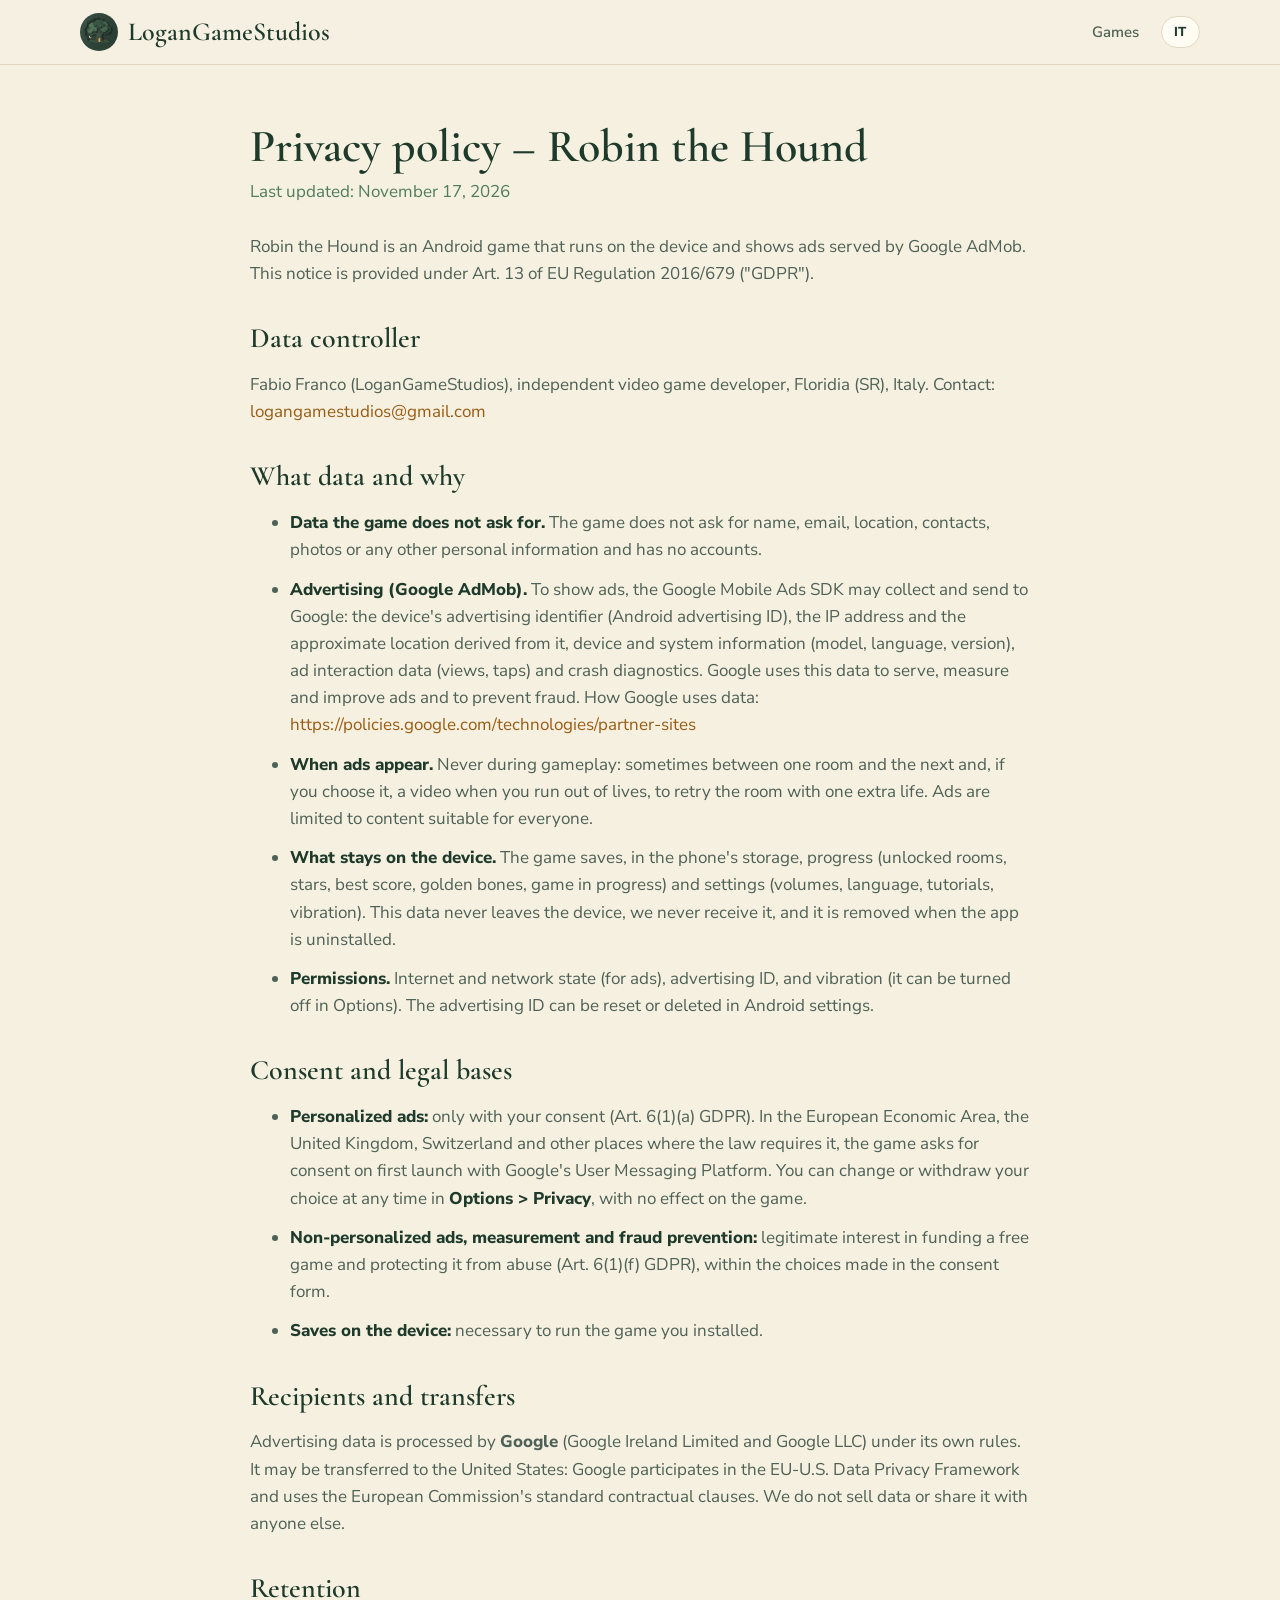
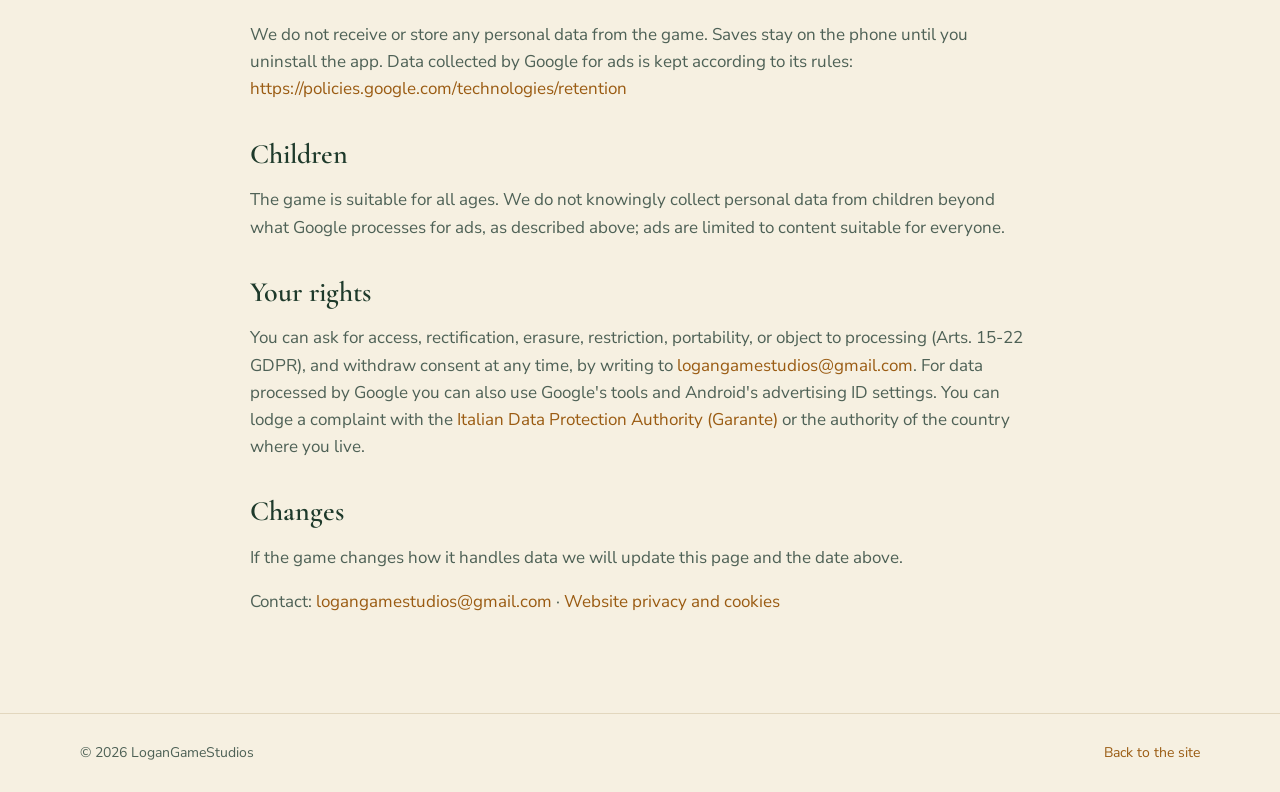
==== privacy/robin-the-hound.html @ aebc64b8 "Slider delle schermate di Jusy, in italiano e inglese - 10 schermate per lingua (bosco, canyon, boss" ====
<!doctype html>
<html lang="it">
<head>
  <meta charset="utf-8">
  <meta name="viewport" content="width=device-width, initial-scale=1">
  <title>Privacy — Robin the Hound</title>
  <meta name="theme-color" content="#f6f0e1">
  <link rel="icon" href="../assets/favicon.png">
  <link rel="stylesheet" href="../assets/fonts.css?v=4">
  <link rel="stylesheet" href="../assets/style.css?v=4">
  <script src="../assets/lang.js?v=4"></script>
</head>
<body>

<header class="nav">
  <div class="wrap">
    <a class="brand" href="../index.html"><img src="../assets/avatar.png" alt="">LoganGameStudios</a>
    <nav>
      <a href="../index.html#giochi"><span lang="it">Giochi</span><span lang="en">Games</span></a>
      <button class="lang" data-lang-toggle aria-label="Cambia lingua / Change language"><span lang="it">EN</span><span lang="en">IT</span></button>
    </nav>
  </div>
</header>

<main class="doc">
  <div class="wrap">

    <article lang="it">
      <h1>Informativa sulla privacy – Robin the Hound</h1>
      <p class="date">Ultimo aggiornamento: 17 novembre 2026</p>
      <p>Robin the Hound è un gioco per Android che funziona sul dispositivo e mostra annunci pubblicitari forniti da Google AdMob. Questa informativa è resa ai sensi dell'art. 13 del Regolamento UE 2016/679 ("GDPR").</p>

      <h2>Titolare del trattamento</h2>
      <p>Fabio Franco (LoganGameStudios), sviluppatore indipendente di videogiochi, Floridia (SR), Italia. Contatto: <a href="mailto:logangamestudios@gmail.com">logangamestudios@gmail.com</a></p>

      <h2>Quali dati e perché</h2>
      <ul>
        <li><b>Dati che il gioco non chiede.</b> Il gioco non chiede nome, email, posizione, contatti, foto o altre informazioni personali e non ha account.</li>
        <li><b>Pubblicità (Google AdMob).</b> Per mostrare gli annunci, l'SDK Google Mobile Ads può raccogliere e inviare a Google: l'identificatore pubblicitario del dispositivo (ID pubblicità Android), l'indirizzo IP e la posizione approssimativa che se ne ricava, informazioni sul dispositivo e sul sistema (modello, lingua, versione), dati sull'interazione con gli annunci (visualizzazioni, tocchi) e dati diagnostici sugli arresti. Google usa questi dati per mostrare, misurare e migliorare gli annunci e per prevenire le frodi. Come Google tratta i dati: <a href="https://policies.google.com/technologies/partner-sites" target="_blank" rel="noopener">https://policies.google.com/technologies/partner-sites</a></li>
        <li><b>Quando compaiono gli annunci.</b> Mai durante il gioco: a volte tra una stanza e l'altra e, se lo scegli tu, un video quando finisci le vite, per riprovare la stanza con una vita in più. Gli annunci sono limitati a contenuti adatti a tutti.</li>
        <li><b>Cosa resta sul dispositivo.</b> Il gioco salva, nella memoria del telefono, i progressi (stanze sbloccate, stelle, punteggio migliore, ossa d'oro, partita in corso) e le impostazioni (volumi, lingua, tutorial, vibrazione). Questi dati non lasciano il dispositivo, non li riceviamo e si cancellano disinstallando l'app.</li>
        <li><b>Permessi.</b> Internet e stato della rete (per gli annunci), ID pubblicità e vibrazione (si può spegnere nelle Opzioni). L'ID pubblicità si può azzerare o eliminare dalle impostazioni di Android.</li>
      </ul>

      <h2>Consenso e basi giuridiche</h2>
      <ul>
        <li><b>Annunci personalizzati:</b> solo con il tuo consenso (art. 6, par. 1, lett. a GDPR). Nello Spazio economico europeo, nel Regno Unito, in Svizzera e negli altri luoghi in cui la legge lo richiede, al primo avvio il gioco chiede il consenso con la piattaforma di Google (User Messaging Platform). Puoi cambiare o ritirare la scelta in qualsiasi momento da <b>Opzioni &gt; Privacy</b>, senza conseguenze sul gioco.</li>
        <li><b>Annunci non personalizzati, misurazione e prevenzione delle frodi:</b> legittimo interesse a finanziare un gioco gratuito e a proteggerlo da abusi (art. 6, par. 1, lett. f GDPR), nei limiti delle scelte fatte nel modulo del consenso.</li>
        <li><b>Salvataggi sul dispositivo:</b> necessari per far funzionare il gioco che hai installato.</li>
      </ul>

      <h2>Destinatari e trasferimenti</h2>
      <p>I dati per la pubblicità sono trattati da <b>Google</b> (Google Ireland Limited e Google LLC), secondo le proprie norme. Possono essere trasferiti negli Stati Uniti: Google aderisce all'EU-U.S. Data Privacy Framework e usa le clausole contrattuali tipo della Commissione europea. Noi non vendiamo dati e non li condividiamo con altri.</p>

      <h2>Conservazione</h2>
      <p>Noi non riceviamo né conserviamo dati personali dal gioco. I salvataggi restano sul telefono finché non disinstalli l'app. I dati raccolti da Google per gli annunci sono conservati secondo le sue regole: <a href="https://policies.google.com/technologies/retention" target="_blank" rel="noopener">https://policies.google.com/technologies/retention</a></p>

      <h2>Bambini</h2>
      <p>Il gioco è adatto a tutte le età. Non raccogliamo consapevolmente dati personali di bambini al di fuori di quelli trattati da Google per gli annunci, come descritto sopra; gli annunci sono limitati a contenuti adatti a tutti.</p>

      <h2>I tuoi diritti</h2>
      <p>Puoi chiedere accesso, rettifica, cancellazione, limitazione, portabilità dei dati o opporti al trattamento (artt. 15-22 GDPR), e ritirare il consenso in qualsiasi momento, scrivendo a <a href="mailto:logangamestudios@gmail.com">logangamestudios@gmail.com</a>. Per i dati trattati da Google puoi usare anche gli strumenti di Google e le impostazioni dell'ID pubblicità di Android. Puoi presentare reclamo al <a href="https://www.garanteprivacy.it" target="_blank" rel="noopener">Garante per la protezione dei dati personali</a> o all'autorità del Paese in cui vivi.</p>

      <h2>Modifiche</h2>
      <p>Se il gioco cambia il modo in cui tratta i dati aggiorneremo questa pagina e la data in alto.</p>
      <p>Per domande: <a href="mailto:logangamestudios@gmail.com">logangamestudios@gmail.com</a> · <a href="sito.html">Privacy e cookie del sito</a></p>
    </article>

    <article lang="en">
      <h1>Privacy policy – Robin the Hound</h1>
      <p class="date">Last updated: November 17, 2026</p>
      <p>Robin the Hound is an Android game that runs on the device and shows ads served by Google AdMob. This notice is provided under Art. 13 of EU Regulation 2016/679 ("GDPR").</p>

      <h2>Data controller</h2>
      <p>Fabio Franco (LoganGameStudios), independent video game developer, Floridia (SR), Italy. Contact: <a href="mailto:logangamestudios@gmail.com">logangamestudios@gmail.com</a></p>

      <h2>What data and why</h2>
      <ul>
        <li><b>Data the game does not ask for.</b> The game does not ask for name, email, location, contacts, photos or any other personal information and has no accounts.</li>
        <li><b>Advertising (Google AdMob).</b> To show ads, the Google Mobile Ads SDK may collect and send to Google: the device's advertising identifier (Android advertising ID), the IP address and the approximate location derived from it, device and system information (model, language, version), ad interaction data (views, taps) and crash diagnostics. Google uses this data to serve, measure and improve ads and to prevent fraud. How Google uses data: <a href="https://policies.google.com/technologies/partner-sites" target="_blank" rel="noopener">https://policies.google.com/technologies/partner-sites</a></li>
        <li><b>When ads appear.</b> Never during gameplay: sometimes between one room and the next and, if you choose it, a video when you run out of lives, to retry the room with one extra life. Ads are limited to content suitable for everyone.</li>
        <li><b>What stays on the device.</b> The game saves, in the phone's storage, progress (unlocked rooms, stars, best score, golden bones, game in progress) and settings (volumes, language, tutorials, vibration). This data never leaves the device, we never receive it, and it is removed when the app is uninstalled.</li>
        <li><b>Permissions.</b> Internet and network state (for ads), advertising ID, and vibration (it can be turned off in Options). The advertising ID can be reset or deleted in Android settings.</li>
      </ul>

      <h2>Consent and legal bases</h2>
      <ul>
        <li><b>Personalized ads:</b> only with your consent (Art. 6(1)(a) GDPR). In the European Economic Area, the United Kingdom, Switzerland and other places where the law requires it, the game asks for consent on first launch with Google's User Messaging Platform. You can change or withdraw your choice at any time in <b>Options &gt; Privacy</b>, with no effect on the game.</li>
        <li><b>Non-personalized ads, measurement and fraud prevention:</b> legitimate interest in funding a free game and protecting it from abuse (Art. 6(1)(f) GDPR), within the choices made in the consent form.</li>
        <li><b>Saves on the device:</b> necessary to run the game you installed.</li>
      </ul>

      <h2>Recipients and transfers</h2>
      <p>Advertising data is processed by <b>Google</b> (Google Ireland Limited and Google LLC) under its own rules. It may be transferred to the United States: Google participates in the EU-U.S. Data Privacy Framework and uses the European Commission's standard contractual clauses. We do not sell data or share it with anyone else.</p>

      <h2>Retention</h2>
      <p>We do not receive or store any personal data from the game. Saves stay on the phone until you uninstall the app. Data collected by Google for ads is kept according to its rules: <a href="https://policies.google.com/technologies/retention" target="_blank" rel="noopener">https://policies.google.com/technologies/retention</a></p>

      <h2>Children</h2>
      <p>The game is suitable for all ages. We do not knowingly collect personal data from children beyond what Google processes for ads, as described above; ads are limited to content suitable for everyone.</p>

      <h2>Your rights</h2>
      <p>You can ask for access, rectification, erasure, restriction, portability, or object to processing (Arts. 15-22 GDPR), and withdraw consent at any time, by writing to <a href="mailto:logangamestudios@gmail.com">logangamestudios@gmail.com</a>. For data processed by Google you can also use Google's tools and Android's advertising ID settings. You can lodge a complaint with the <a href="https://www.garanteprivacy.it" target="_blank" rel="noopener">Italian Data Protection Authority (Garante)</a> or the authority of the country where you live.</p>

      <h2>Changes</h2>
      <p>If the game changes how it handles data we will update this page and the date above.</p>
      <p>Contact: <a href="mailto:logangamestudios@gmail.com">logangamestudios@gmail.com</a> · <a href="sito.html">Website privacy and cookies</a></p>
    </article>

  </div>
</main>

<footer>
  <div class="wrap">
    <span>© <span id="year">2026</span> LoganGameStudios</span>
    <a href="../index.html"><span lang="it">Torna al sito</span><span lang="en">Back to the site</span></a>
  </div>
</footer>

</body>
</html>
---- assets/fonts.css ----
/* Caratteri ospitati sul sito (licenza SIL Open Font License), niente richieste a Google */
@font-face {
  font-family: 'Cormorant Garamond';
  font-style: normal;
  font-weight: 500;
  font-display: swap;
  src: url(fonts/cormorant-garamond-500.woff2) format('woff2');
  unicode-range: U+0000-00FF, U+0131, U+0152-0153, U+02BB-02BC, U+02C6, U+02DA, U+02DC, U+0304, U+0308, U+0329, U+2000-206F, U+20AC, U+2122, U+2191, U+2193, U+2212, U+2215, U+FEFF, U+FFFD;
}
@font-face {
  font-family: 'Cormorant Garamond';
  font-style: normal;
  font-weight: 600;
  font-display: swap;
  src: url(fonts/cormorant-garamond-500.woff2) format('woff2');
  unicode-range: U+0000-00FF, U+0131, U+0152-0153, U+02BB-02BC, U+02C6, U+02DA, U+02DC, U+0304, U+0308, U+0329, U+2000-206F, U+20AC, U+2122, U+2191, U+2193, U+2212, U+2215, U+FEFF, U+FFFD;
}
@font-face {
  font-family: 'Cormorant Garamond';
  font-style: normal;
  font-weight: 700;
  font-display: swap;
  src: url(fonts/cormorant-garamond-500.woff2) format('woff2');
  unicode-range: U+0000-00FF, U+0131, U+0152-0153, U+02BB-02BC, U+02C6, U+02DA, U+02DC, U+0304, U+0308, U+0329, U+2000-206F, U+20AC, U+2122, U+2191, U+2193, U+2212, U+2215, U+FEFF, U+FFFD;
}
@font-face {
  font-family: 'Nunito Sans';
  font-style: normal;
  font-weight: 400;
  font-stretch: 100%;
  font-display: swap;
  src: url(fonts/nunito-sans-400.woff2) format('woff2');
  unicode-range: U+0000-00FF, U+0131, U+0152-0153, U+02BB-02BC, U+02C6, U+02DA, U+02DC, U+0304, U+0308, U+0329, U+2000-206F, U+20AC, U+2122, U+2191, U+2193, U+2212, U+2215, U+FEFF, U+FFFD;
}
@font-face {
  font-family: 'Nunito Sans';
  font-style: normal;
  font-weight: 600;
  font-stretch: 100%;
  font-display: swap;
  src: url(fonts/nunito-sans-400.woff2) format('woff2');
  unicode-range: U+0000-00FF, U+0131, U+0152-0153, U+02BB-02BC, U+02C6, U+02DA, U+02DC, U+0304, U+0308, U+0329, U+2000-206F, U+20AC, U+2122, U+2191, U+2193, U+2212, U+2215, U+FEFF, U+FFFD;
}
@font-face {
  font-family: 'Nunito Sans';
  font-style: normal;
  font-weight: 800;
  font-stretch: 100%;
  font-display: swap;
  src: url(fonts/nunito-sans-400.woff2) format('woff2');
  unicode-range: U+0000-00FF, U+0131, U+0152-0153, U+02BB-02BC, U+02C6, U+02DA, U+02DC, U+0304, U+0308, U+0329, U+2000-206F, U+20AC, U+2122, U+2191, U+2193, U+2212, U+2215, U+FEFF, U+FFFD;
}
---- assets/style.css ----
/* LoganGameStudios — stile del sito: carta chiara con i verdi e l'ambra dell'Albero antico.
   --cream è il colore del testo principale, --cream-dim quello del testo secondario. */
:root {
  --bg: #f6f0e1;
  --bg-2: #ede5d1;
  --surface: #fffcf4;
  --line: #e2d7be;
  --cream: #1e3a2b;
  --cream-dim: #4e6156;
  --sage: #4f7d5e;
  --amber: #e9a847;
  --amber-deep: #d48f2c;
  --link: #9a5b12;
  --radius: 18px;
  --serif: "Cormorant Garamond", Georgia, "Times New Roman", serif;
  --sans: "Nunito Sans", "Segoe UI", system-ui, sans-serif;
}

* { box-sizing: border-box; }
html { scroll-behavior: smooth; }
body {
  margin: 0;
  background: var(--bg);
  color: var(--cream);
  font-family: var(--sans);
  font-size: 17px;
  line-height: 1.6;
  -webkit-font-smoothing: antialiased;
}
img { max-width: 100%; display: block; }
a { color: var(--link); text-decoration: none; }
a:hover { text-decoration: underline; }

/* lingua: si mostra solo quella attiva */
html[lang="it"] [lang="en"]:not(html) { display: none !important; }
html[lang="en"] [lang="it"]:not(html) { display: none !important; }

.wrap { width: min(1120px, 100% - 32px); margin-inline: auto; }

/* barra in alto */
.nav {
  position: sticky; top: 0; z-index: 10;
  background: rgba(246, 240, 225, .9);
  backdrop-filter: blur(8px);
  border-bottom: 1px solid var(--line);
}
.nav .wrap { display: flex; align-items: center; gap: 20px; height: 64px; }
.brand { display: flex; align-items: center; gap: 10px; color: var(--cream); font-family: var(--serif); font-size: 26px; font-weight: 600; }
.brand:hover { text-decoration: none; }
.brand img { width: 38px; height: 38px; border-radius: 50%; object-fit: cover; }
.nav nav { margin-left: auto; display: flex; gap: 22px; align-items: center; }
.nav nav a { color: var(--cream-dim); font-weight: 600; font-size: 15px; }
.nav nav a:hover { color: var(--cream); text-decoration: none; }
.lang {
  border: 1px solid var(--line); background: var(--surface); color: var(--cream);
  border-radius: 999px; padding: 6px 12px; font: 700 13px var(--sans); cursor: pointer; letter-spacing: .05em;
}
.lang:hover { border-color: var(--sage); }

/* apertura */
.hero {
  position: relative;
  min-height: 78vh;
  display: grid; place-items: center; text-align: center;
  padding: 80px 0 64px;
  background: radial-gradient(ellipse at 50% 30%, #fffaee 0%, var(--bg) 70%);
  overflow: hidden;
}
.hero::before {
  content: ""; position: absolute; inset: 0;
  /* puntini verdi leggeri sullo sfondo dell'apertura */
  background:
    radial-gradient(circle at 12% 22%, rgba(79,125,94,.35) 0 2px, transparent 3px),
    radial-gradient(circle at 84% 16%, rgba(79,125,94,.3) 0 2px, transparent 3px),
    radial-gradient(circle at 72% 38%, rgba(233,168,71,.45) 0 1.5px, transparent 2.5px),
    radial-gradient(circle at 26% 58%, rgba(233,168,71,.4) 0 1.5px, transparent 2.5px),
    radial-gradient(circle at 90% 62%, rgba(79,125,94,.3) 0 2px, transparent 3px);
}
.hero::after {
  content: ""; position: absolute; inset: 0;
  background: linear-gradient(to bottom, rgba(246,240,225,0), var(--bg) 96%);
}
.hero > .wrap { position: relative; z-index: 1; }
.hero .logo { width: min(340px, 70vw); margin: 0 auto 8px; border-radius: 24px; box-shadow: 0 24px 50px rgba(30,58,43,.28); }
.hero h1 { font-family: var(--serif); font-weight: 600; font-size: clamp(40px, 7vw, 72px); line-height: 1.05; margin: 28px 0 12px; }
.hero p { color: var(--cream-dim); font-size: clamp(17px, 2.2vw, 21px); max-width: 640px; margin: 0 auto 28px; }

.btn {
  display: inline-flex; align-items: center; gap: 8px;
  background: var(--amber); color: #1a1408; font-weight: 800;
  padding: 12px 22px; border-radius: 999px; border: 0;
}
.btn:hover { background: var(--amber-deep); text-decoration: none; }
.btn.ghost { background: transparent; color: var(--cream); border: 1px solid var(--line); }
.btn.ghost:hover { border-color: var(--sage); background: var(--surface); }

/* sezioni */
section { padding: 80px 0; }
.eyebrow { color: var(--sage); font-weight: 800; letter-spacing: .14em; font-size: 13px; text-transform: uppercase; margin: 0 0 8px; }
h2 { font-family: var(--serif); font-weight: 600; font-size: clamp(34px, 5vw, 48px); line-height: 1.1; margin: 0 0 16px; }
.lead { color: var(--cream-dim); max-width: 680px; margin: 0 0 40px; }

/* giochi */
.games { display: grid; gap: 28px; }
/* scheda di un gioco: immagini sopra a tutta larghezza, testo sotto */
.game {
  display: block;
  background: var(--surface); border: 1px solid var(--line); border-radius: var(--radius); overflow: hidden;
  box-shadow: 0 10px 30px rgba(30,58,43,.08);
}
.game .shot { background: #e9e1cc; aspect-ratio: 16 / 9; }
.game .shot.slider { aspect-ratio: 13 / 6; } /* proporzioni delle schermate del telefono (2340x1080) */
.game .shot.slider.wide { aspect-ratio: 16 / 9; } /* schermate 1920x1080 (Jusy) */
.game .shot img { width: 100%; height: 100%; object-fit: cover; }

/* slider delle schermate */
.slider { position: relative; overflow: hidden; }
.slider .slides {
  position: absolute; inset: 0;
  display: flex; overflow-x: auto; scroll-snap-type: x mandatory;
  scrollbar-width: none; -webkit-overflow-scrolling: touch; outline: none;
}
.slider .slides::-webkit-scrollbar { display: none; }
.slider .slides img { flex: 0 0 100%; width: 100%; height: 100%; object-fit: cover; scroll-snap-align: start; }
.slider .slides:focus-visible { box-shadow: inset 0 0 0 3px var(--amber); }
.slide-btn {
  position: absolute; top: 50%; transform: translateY(-50%);
  width: 40px; height: 40px; border-radius: 50%; border: 0; cursor: pointer;
  background: rgba(255, 252, 244, .9); color: var(--cream); font: 700 26px/1 var(--sans);
  box-shadow: 0 4px 12px rgba(30, 58, 43, .25); display: grid; place-items: center; padding-bottom: 3px;
}
.slide-btn:hover { background: #fff; }
.slide-btn:focus-visible { outline: 3px solid var(--amber); }
.slide-btn.prev { left: 12px; }
.slide-btn.next { right: 12px; }
.dots { position: absolute; left: 0; right: 0; bottom: 10px; display: flex; justify-content: center; gap: 7px; }
.dots span { width: 9px; height: 9px; border-radius: 50%; background: rgba(255, 252, 244, .6); box-shadow: 0 1px 3px rgba(0,0,0,.3); cursor: pointer; }
.dots span.on { background: #fff; transform: scale(1.25); }
.game .body {
  padding: 28px 32px 32px;
  display: grid; grid-template-columns: 1.2fr 1fr; column-gap: 44px; row-gap: 14px;
  grid-template-areas: "head head" "text list" "text act";
  align-items: start;
}
.game header { grid-area: head; display: flex; align-items: center; gap: 16px; }
.game .body > p { grid-area: text; }
.game .body > ul { grid-area: list; }
.game .body > .actions { grid-area: act; }
.game header img { width: 72px; height: 72px; border-radius: 18px; box-shadow: 0 6px 16px rgba(30,58,43,.2); }
.game h3 { font-family: var(--serif); font-size: 32px; font-weight: 600; line-height: 1.1; margin: 0; }
.tag { display: inline-block; font-size: 12px; font-weight: 800; letter-spacing: .08em; text-transform: uppercase; padding: 4px 10px; border-radius: 999px; margin-top: 6px; }
.tag.live { background: rgba(79,125,94,.14); color: var(--sage); }
.tag.soon { background: rgba(233,168,71,.2); color: var(--link); }
.game p { margin: 0; color: var(--cream-dim); }
.game ul { margin: 0; padding-left: 18px; color: var(--cream-dim); }
.game .actions { display: flex; flex-wrap: wrap; gap: 10px; margin-top: auto; padding-top: 8px; }

/* studio */
.about { background: var(--bg-2); border-block: 1px solid var(--line); }
.about .wrap { display: grid; grid-template-columns: 280px 1fr; gap: 48px; align-items: center; }
.about img { border-radius: 50%; aspect-ratio: 1; object-fit: cover; box-shadow: 0 16px 40px rgba(30,58,43,.25); }
.values { display: grid; grid-template-columns: repeat(3, 1fr); gap: 16px; margin-top: 24px; }
.values div { background: var(--surface); border: 1px solid var(--line); border-radius: 14px; padding: 16px; }
.values b { display: block; font-family: var(--serif); font-size: 22px; color: var(--cream); }
.values span { color: var(--cream-dim); font-size: 15px; }
.values b span { color: inherit; font-size: inherit; }

/* contatti */
.contact { text-align: center; }
.contact .lead { margin-inline: auto; }
.contact .actions { display: flex; justify-content: center; flex-wrap: wrap; gap: 12px; }

footer { border-top: 1px solid var(--line); padding: 28px 0; color: var(--cream-dim); font-size: 14px; }
footer .wrap { display: flex; flex-wrap: wrap; gap: 12px 24px; justify-content: space-between; }

/* pagine di testo (privacy) */
.doc { padding: 56px 0 80px; }
.doc .wrap { max-width: 780px; }
.doc h1 { font-family: var(--serif); font-size: clamp(34px, 5vw, 46px); font-weight: 600; line-height: 1.1; margin: 0 0 6px; }
.doc .date { color: var(--sage); margin: 0 0 28px; }
.doc h2 { font-family: var(--serif); font-size: 28px; font-weight: 600; margin: 36px 0 10px; color: var(--cream); }
.doc p { color: var(--cream-dim); }
.doc li { margin-bottom: 12px; color: var(--cream-dim); }
.doc li b { color: var(--cream); }
.doc a { word-break: break-word; }

@media (max-width: 860px) {
  .game .body { grid-template-columns: 1fr; grid-template-areas: "head" "text" "list" "act"; }
  .about .wrap { grid-template-columns: 1fr; text-align: center; }
  .about img { width: 200px; margin: 0 auto; }
  .values { grid-template-columns: 1fr; text-align: left; }
}
@media (max-width: 560px) {
  .nav nav a:not(.lang) { display: none; }
  .game .body { padding: 22px; }
  section { padding: 56px 0; }
}
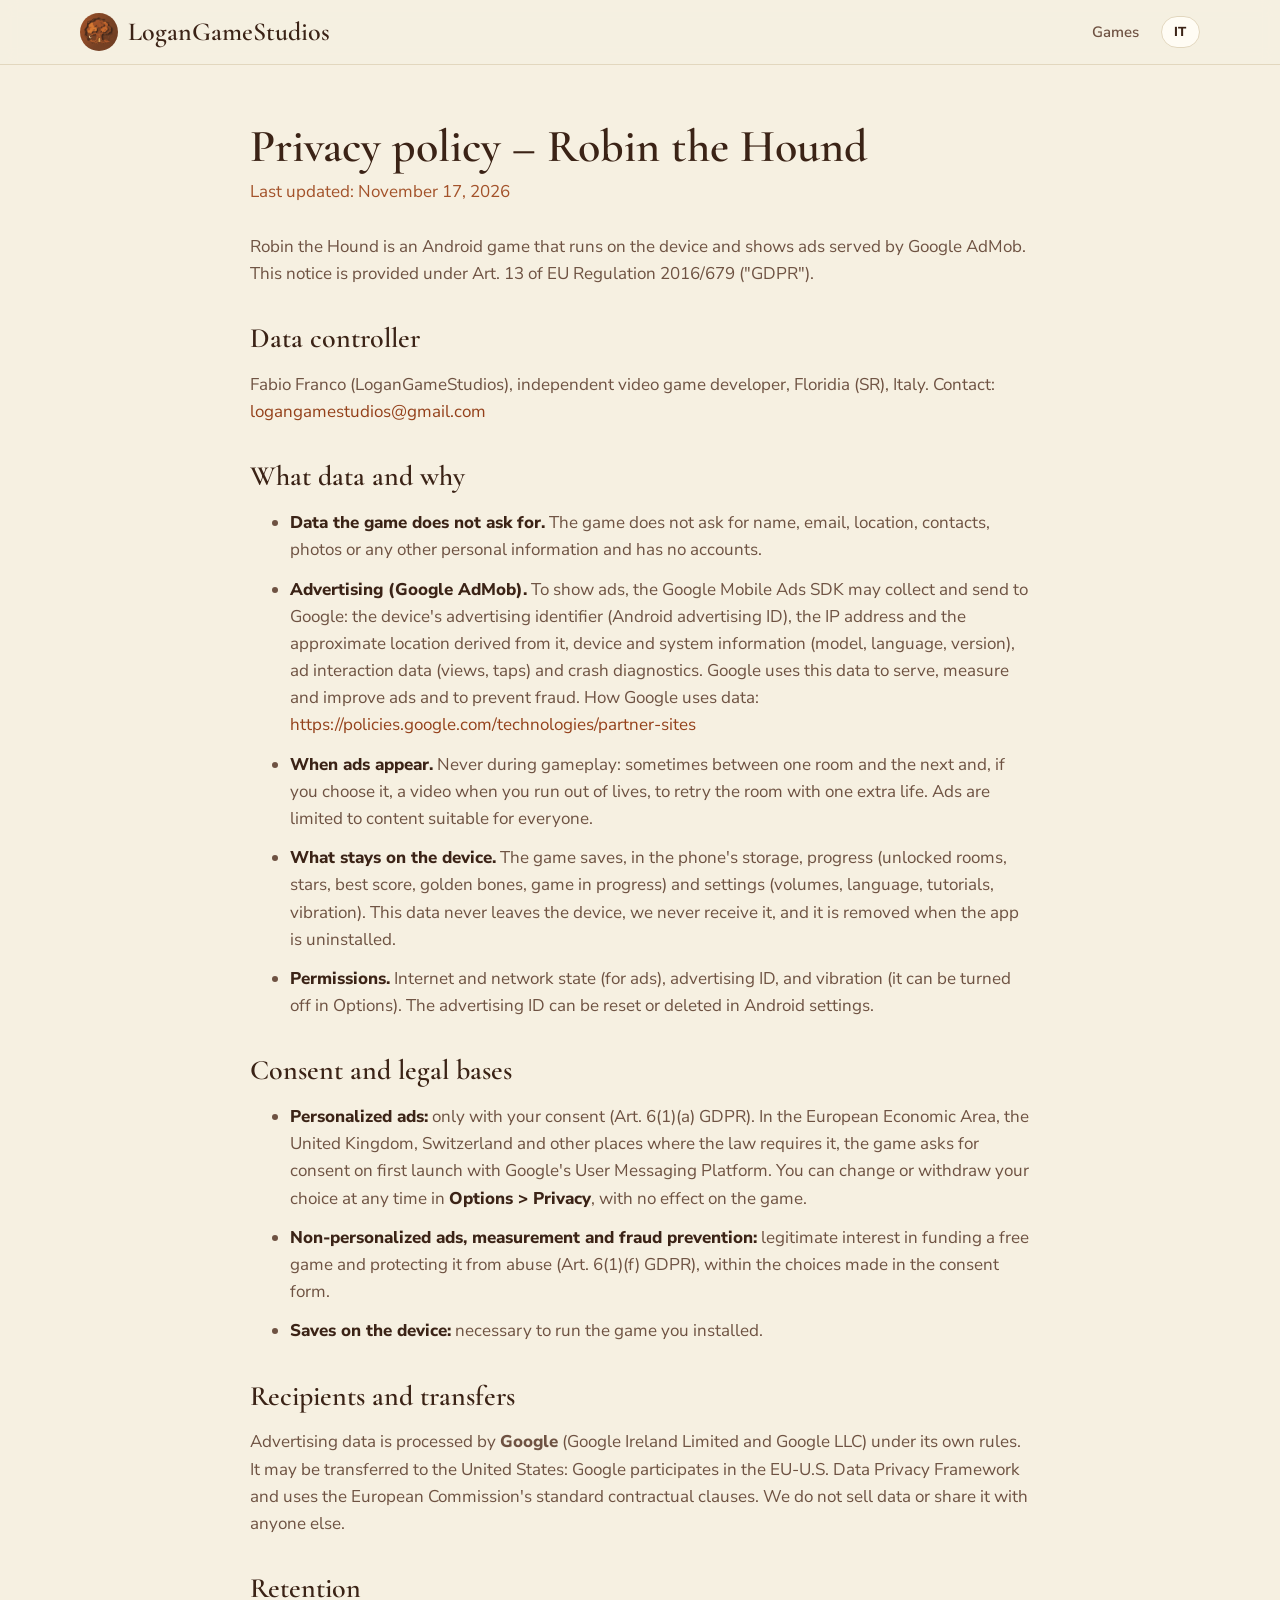
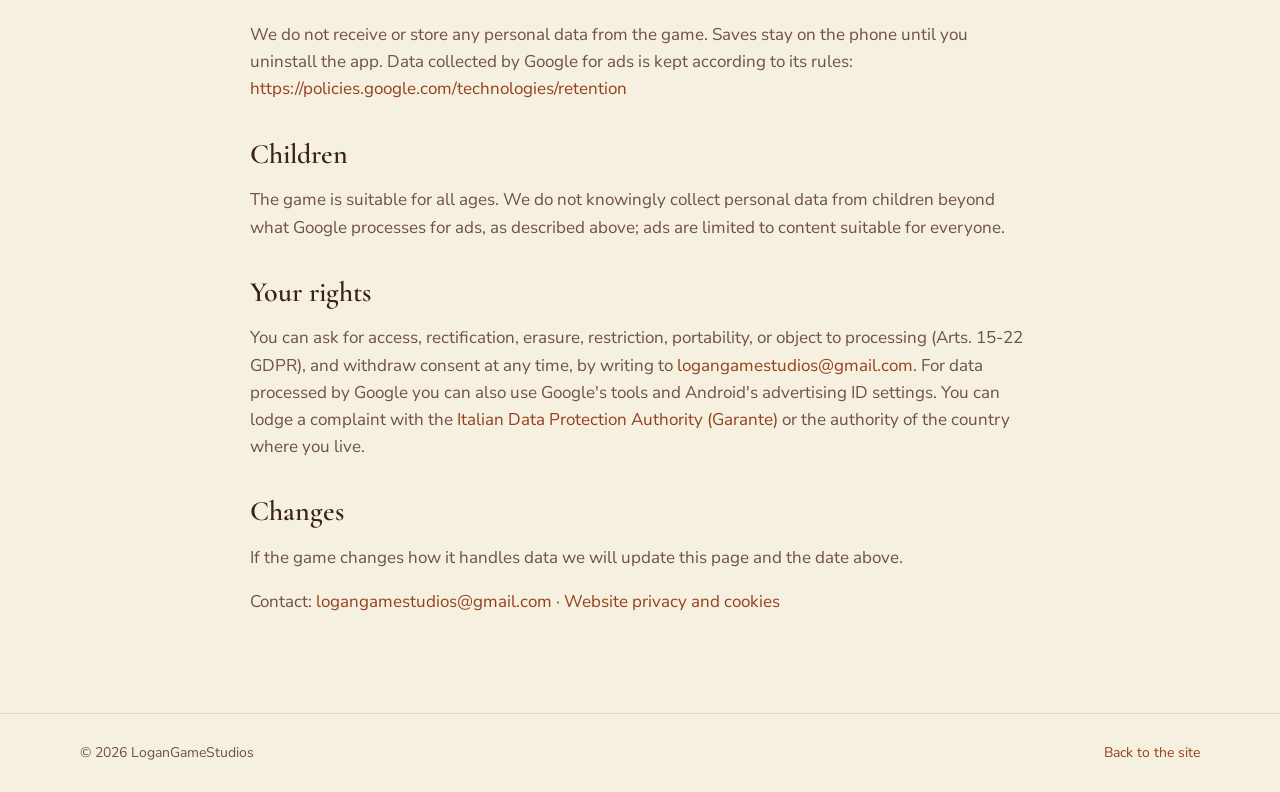
==== commit 281e5c71: "﻿Logo e colori del sito in versione autunnale (Ruggine chiaro) Co-Authored-By: Claude Opus 5.5 <nore" ====
--- a/privacy/robin-the-hound.html
+++ b/privacy/robin-the-hound.html
@@ -6,9 +6,9 @@
   <title>Privacy — Robin the Hound</title>
   <meta name="theme-color" content="#f6f0e1">
   <link rel="icon" href="../assets/favicon.png">
-  <link rel="stylesheet" href="../assets/fonts.css?v=4">
-  <link rel="stylesheet" href="../assets/style.css?v=4">
-  <script src="../assets/lang.js?v=4"></script>
+  <link rel="stylesheet" href="../assets/fonts.css?v=5">
+  <link rel="stylesheet" href="../assets/style.css?v=5">
+  <script src="../assets/lang.js?v=5"></script>
 </head>
 <body>
 
--- a/assets/style.css
+++ b/assets/style.css
@@ -1,16 +1,16 @@
-/* LoganGameStudios — stile del sito: carta chiara con i verdi e l'ambra dell'Albero antico.
+/* LoganGameStudios — stile del sito: carta chiara con i toni ruggine e ambra dell'Albero antico in autunno.
    --cream è il colore del testo principale, --cream-dim quello del testo secondario. */
 :root {
   --bg: #f6f0e1;
   --bg-2: #ede5d1;
   --surface: #fffcf4;
   --line: #e2d7be;
-  --cream: #1e3a2b;
-  --cream-dim: #4e6156;
-  --sage: #4f7d5e;
+  --cream: #3b2316;
+  --cream-dim: #6e5242;
+  --sage: #a3522a; /* accento ruggine (il nome resta per compatibilità) */
   --amber: #e9a847;
   --amber-deep: #d48f2c;
-  --link: #9a5b12;
+  --link: #94401a;
   --radius: 18px;
   --serif: "Cormorant Garamond", Georgia, "Times New Roman", serif;
   --sans: "Nunito Sans", "Segoe UI", system-ui, sans-serif;
@@ -68,20 +68,20 @@
 }
 .hero::before {
   content: ""; position: absolute; inset: 0;
-  /* puntini verdi leggeri sullo sfondo dell'apertura */
+  /* puntini ruggine leggeri sullo sfondo dell'apertura */
   background:
-    radial-gradient(circle at 12% 22%, rgba(79,125,94,.35) 0 2px, transparent 3px),
-    radial-gradient(circle at 84% 16%, rgba(79,125,94,.3) 0 2px, transparent 3px),
+    radial-gradient(circle at 12% 22%, rgba(168,85,42,.35) 0 2px, transparent 3px),
+    radial-gradient(circle at 84% 16%, rgba(168,85,42,.3) 0 2px, transparent 3px),
     radial-gradient(circle at 72% 38%, rgba(233,168,71,.45) 0 1.5px, transparent 2.5px),
     radial-gradient(circle at 26% 58%, rgba(233,168,71,.4) 0 1.5px, transparent 2.5px),
-    radial-gradient(circle at 90% 62%, rgba(79,125,94,.3) 0 2px, transparent 3px);
+    radial-gradient(circle at 90% 62%, rgba(168,85,42,.3) 0 2px, transparent 3px);
 }
 .hero::after {
   content: ""; position: absolute; inset: 0;
   background: linear-gradient(to bottom, rgba(246,240,225,0), var(--bg) 96%);
 }
 .hero > .wrap { position: relative; z-index: 1; }
-.hero .logo { width: min(340px, 70vw); margin: 0 auto 8px; border-radius: 24px; box-shadow: 0 24px 50px rgba(30,58,43,.28); }
+.hero .logo { width: min(340px, 70vw); margin: 0 auto 8px; border-radius: 24px; box-shadow: 0 24px 50px rgba(59,35,22,.28); }
 .hero h1 { font-family: var(--serif); font-weight: 600; font-size: clamp(40px, 7vw, 72px); line-height: 1.05; margin: 28px 0 12px; }
 .hero p { color: var(--cream-dim); font-size: clamp(17px, 2.2vw, 21px); max-width: 640px; margin: 0 auto 28px; }
 
@@ -106,7 +106,7 @@
 .game {
   display: block;
   background: var(--surface); border: 1px solid var(--line); border-radius: var(--radius); overflow: hidden;
-  box-shadow: 0 10px 30px rgba(30,58,43,.08);
+  box-shadow: 0 10px 30px rgba(59,35,22,.08);
 }
 .game .shot { background: #e9e1cc; aspect-ratio: 16 / 9; }
 .game .shot.slider { aspect-ratio: 13 / 6; } /* proporzioni delle schermate del telefono (2340x1080) */
@@ -127,7 +127,7 @@
   position: absolute; top: 50%; transform: translateY(-50%);
   width: 40px; height: 40px; border-radius: 50%; border: 0; cursor: pointer;
   background: rgba(255, 252, 244, .9); color: var(--cream); font: 700 26px/1 var(--sans);
-  box-shadow: 0 4px 12px rgba(30, 58, 43, .25); display: grid; place-items: center; padding-bottom: 3px;
+  box-shadow: 0 4px 12px rgba(59,35,22, .25); display: grid; place-items: center; padding-bottom: 3px;
 }
 .slide-btn:hover { background: #fff; }
 .slide-btn:focus-visible { outline: 3px solid var(--amber); }
@@ -146,10 +146,10 @@
 .game .body > p { grid-area: text; }
 .game .body > ul { grid-area: list; }
 .game .body > .actions { grid-area: act; }
-.game header img { width: 72px; height: 72px; border-radius: 18px; box-shadow: 0 6px 16px rgba(30,58,43,.2); }
+.game header img { width: 72px; height: 72px; border-radius: 18px; box-shadow: 0 6px 16px rgba(59,35,22,.2); }
 .game h3 { font-family: var(--serif); font-size: 32px; font-weight: 600; line-height: 1.1; margin: 0; }
 .tag { display: inline-block; font-size: 12px; font-weight: 800; letter-spacing: .08em; text-transform: uppercase; padding: 4px 10px; border-radius: 999px; margin-top: 6px; }
-.tag.live { background: rgba(79,125,94,.14); color: var(--sage); }
+.tag.live { background: rgba(168,85,42,.14); color: var(--sage); }
 .tag.soon { background: rgba(233,168,71,.2); color: var(--link); }
 .game p { margin: 0; color: var(--cream-dim); }
 .game ul { margin: 0; padding-left: 18px; color: var(--cream-dim); }
@@ -158,7 +158,7 @@
 /* studio */
 .about { background: var(--bg-2); border-block: 1px solid var(--line); }
 .about .wrap { display: grid; grid-template-columns: 280px 1fr; gap: 48px; align-items: center; }
-.about img { border-radius: 50%; aspect-ratio: 1; object-fit: cover; box-shadow: 0 16px 40px rgba(30,58,43,.25); }
+.about img { border-radius: 50%; aspect-ratio: 1; object-fit: cover; box-shadow: 0 16px 40px rgba(59,35,22,.25); }
 .values { display: grid; grid-template-columns: repeat(3, 1fr); gap: 16px; margin-top: 24px; }
 .values div { background: var(--surface); border: 1px solid var(--line); border-radius: 14px; padding: 16px; }
 .values b { display: block; font-family: var(--serif); font-size: 22px; color: var(--cream); }
